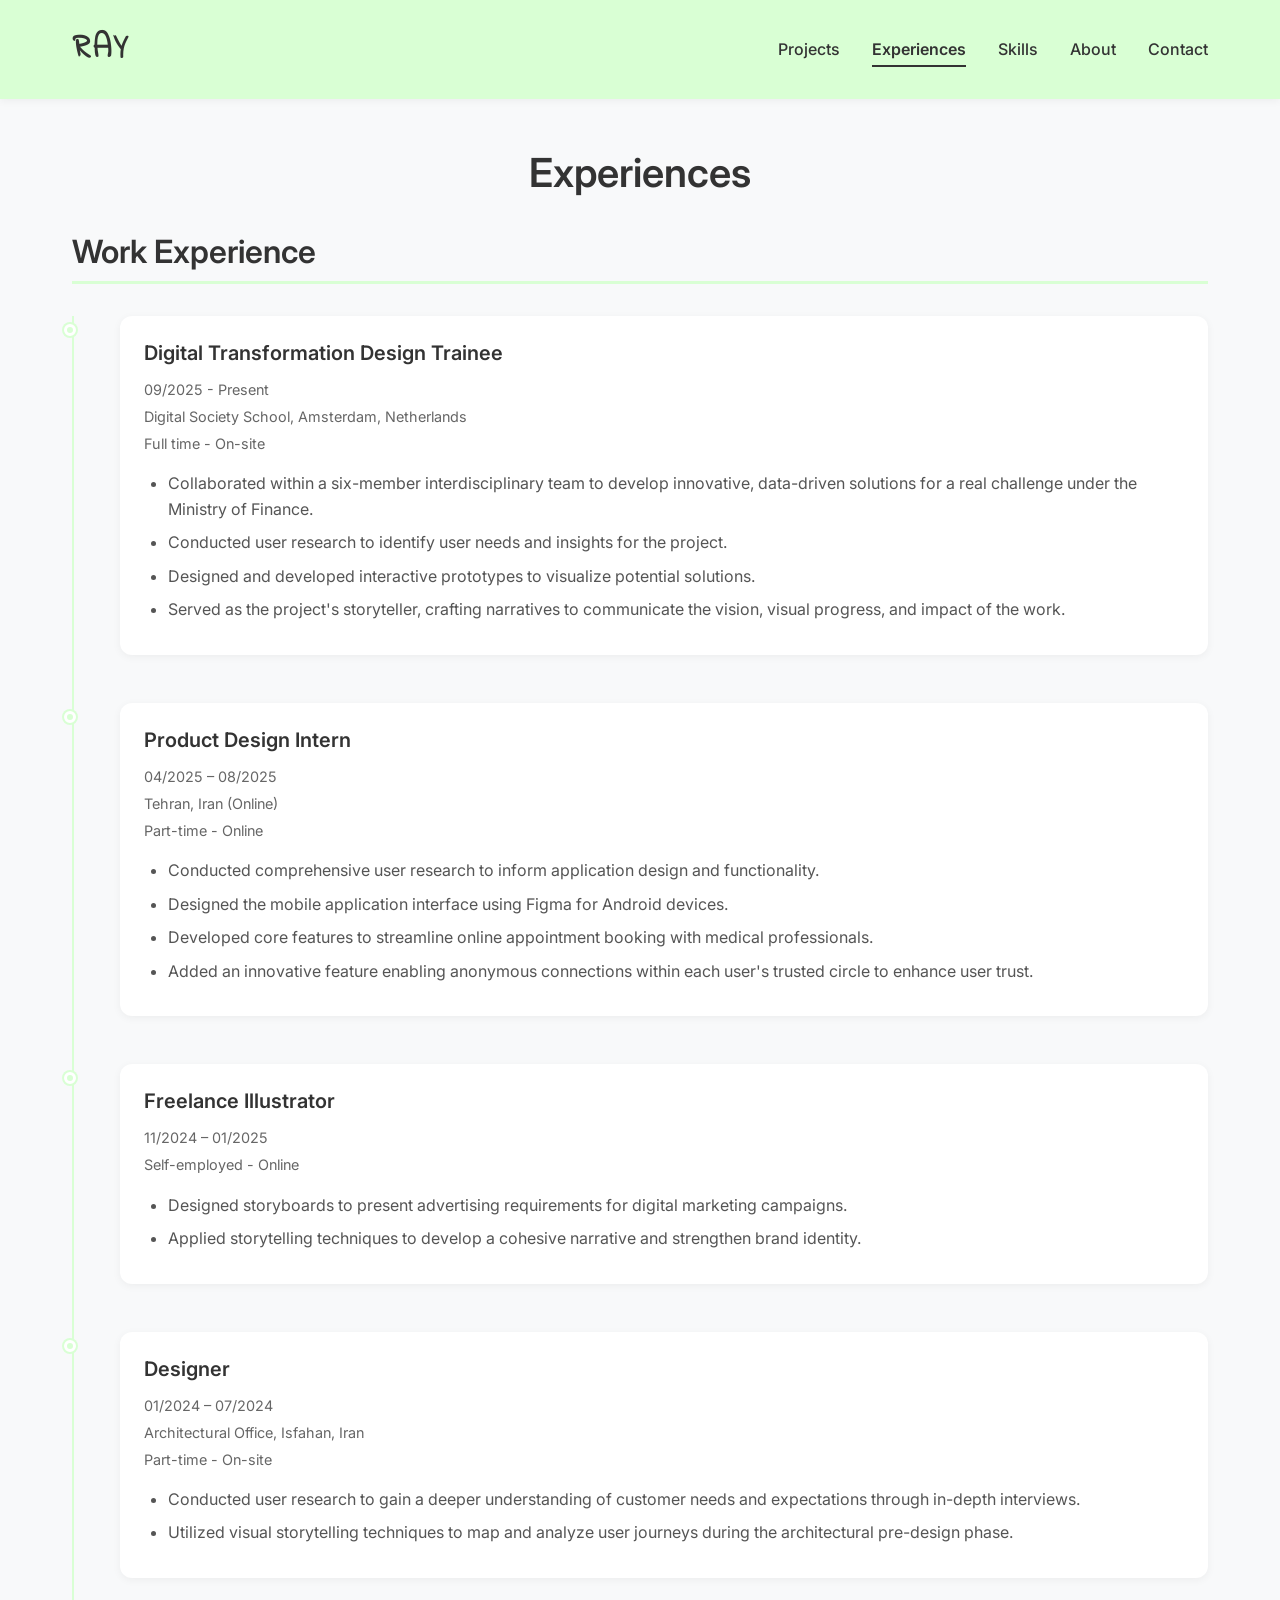
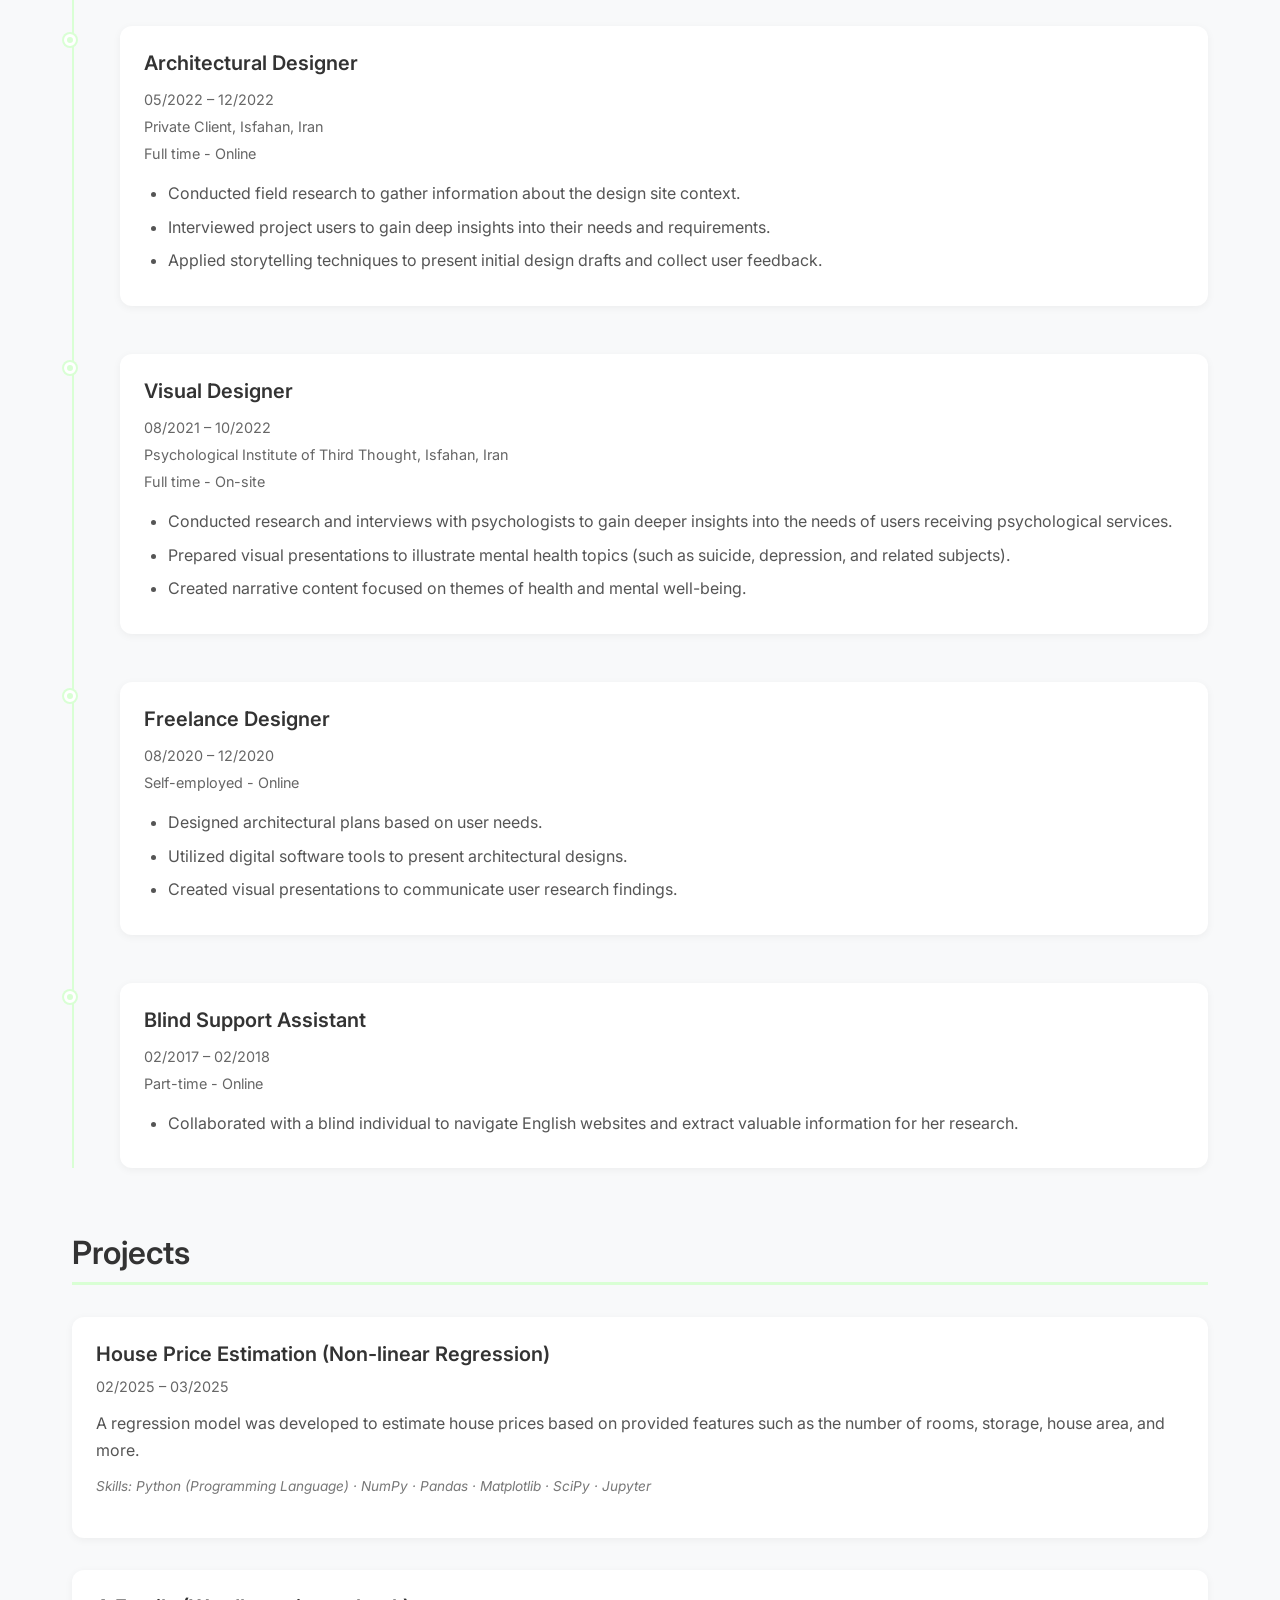
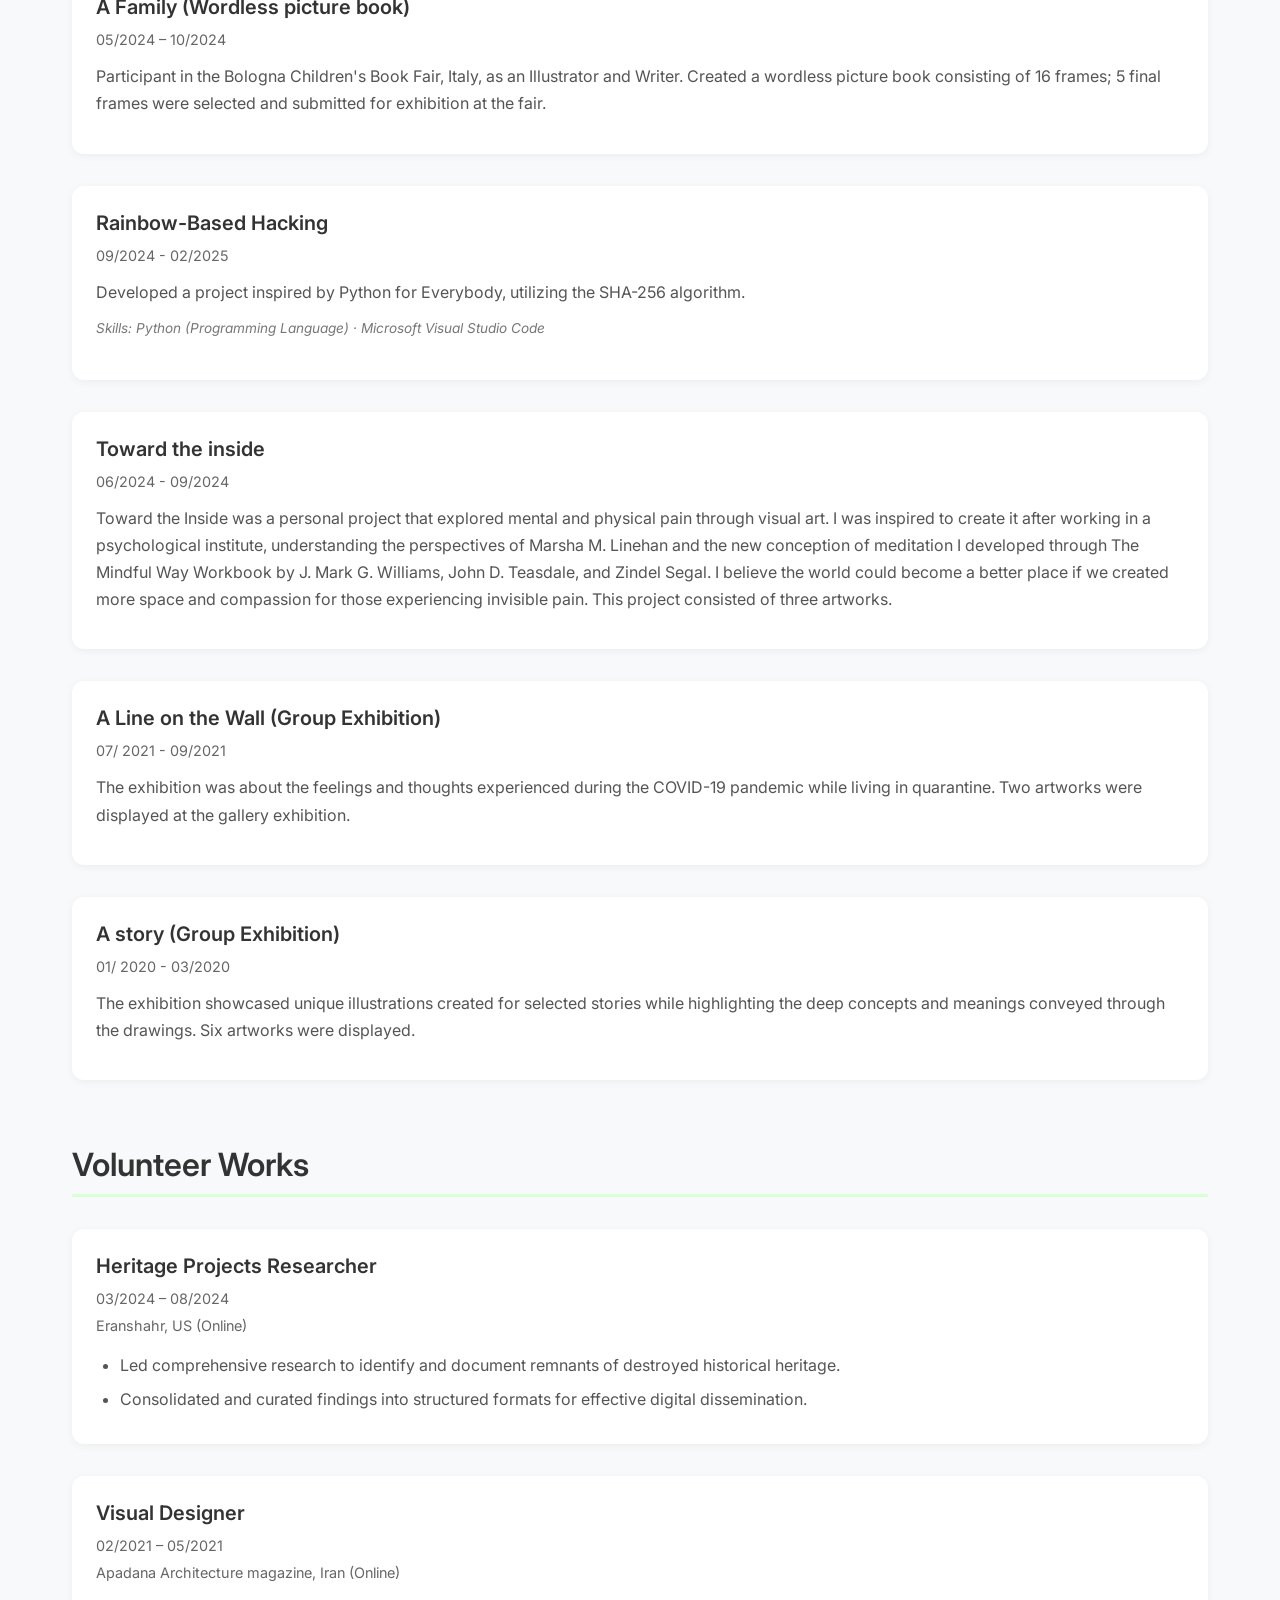
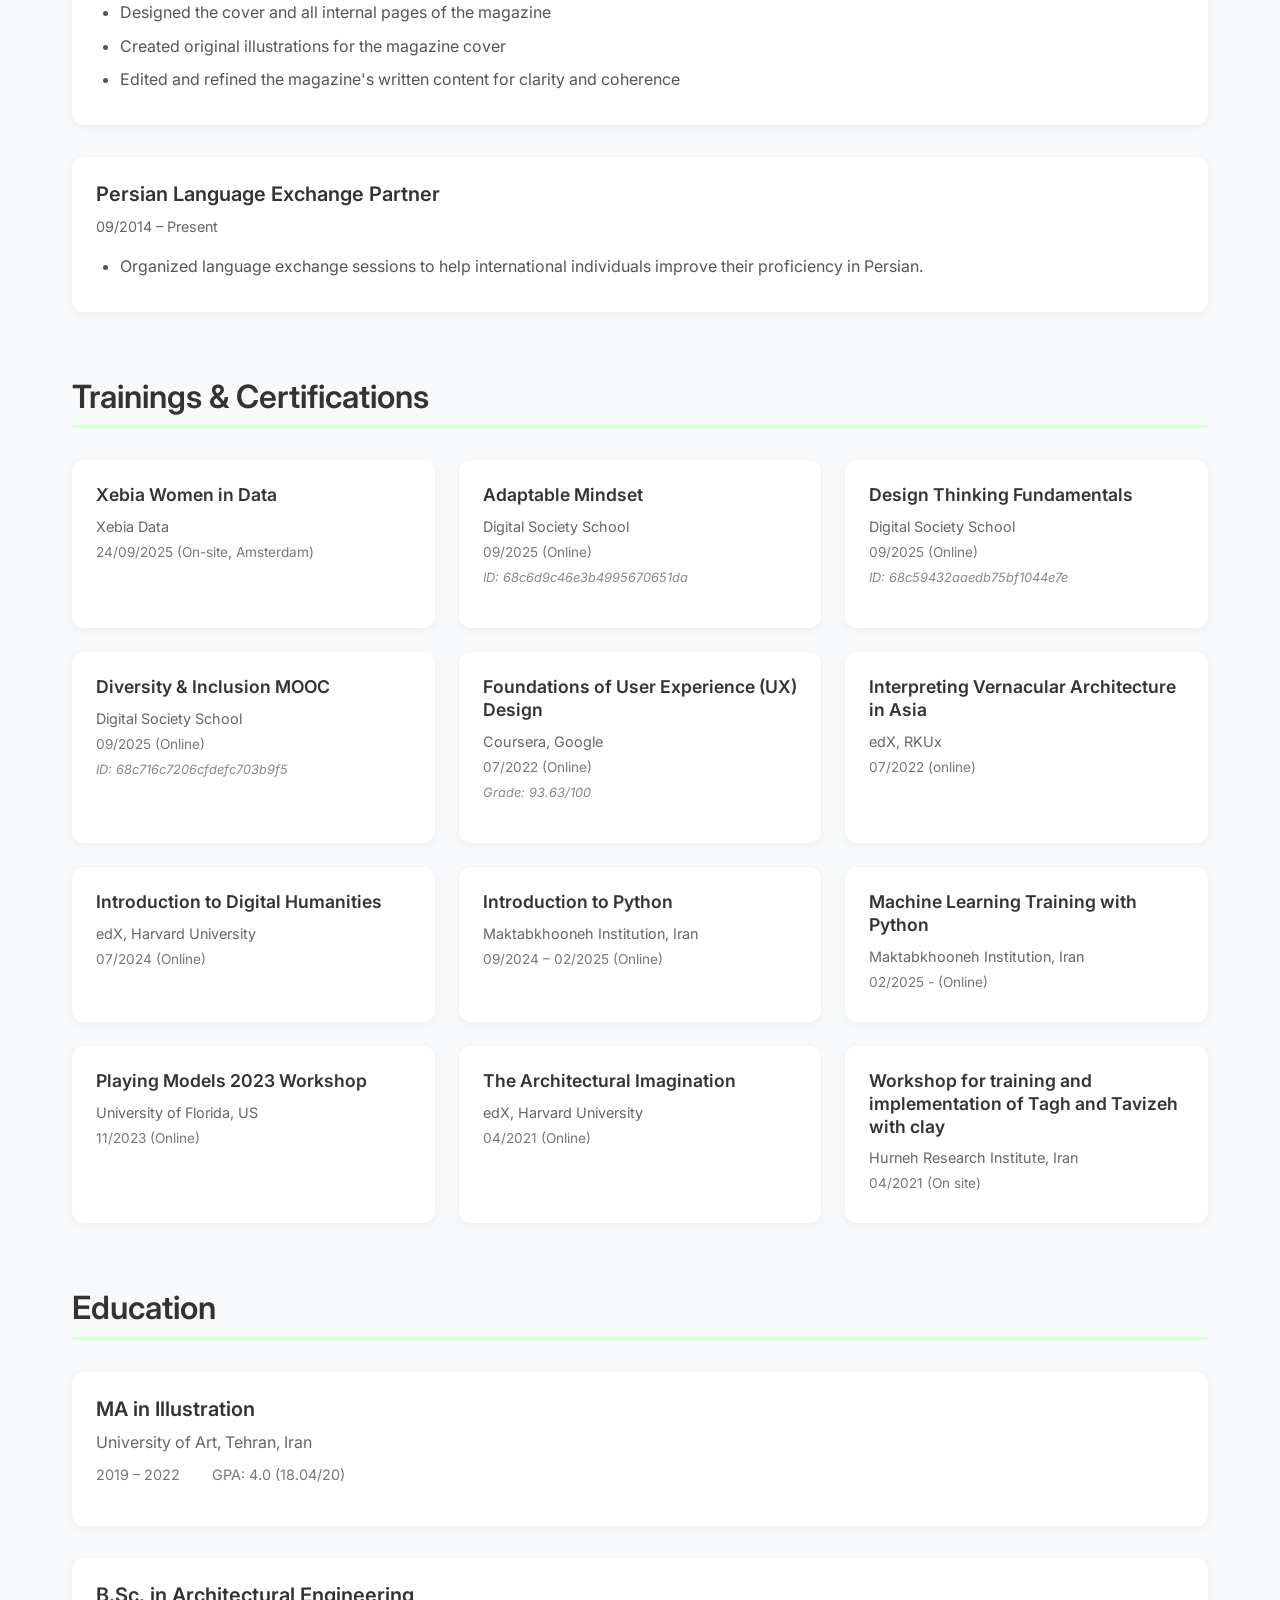
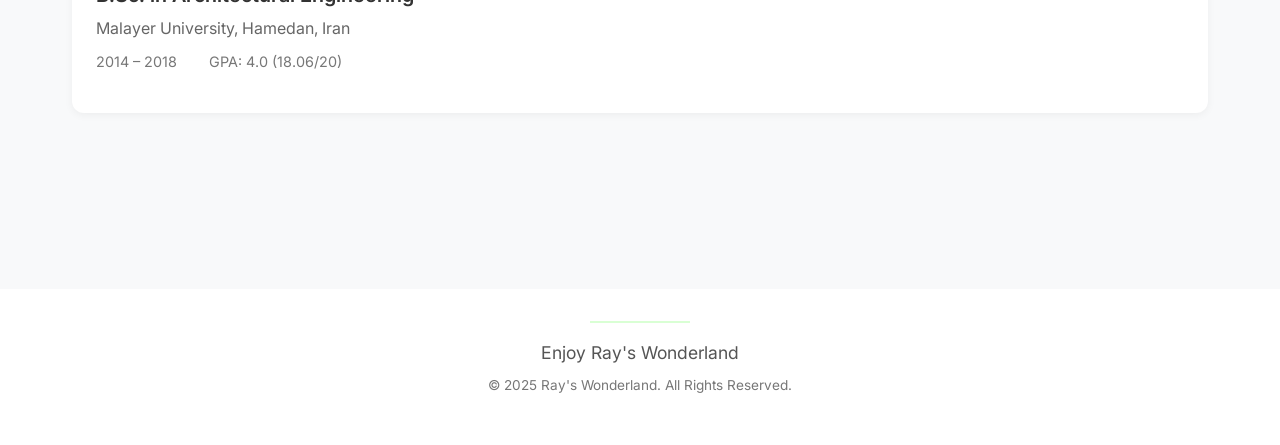
==== experiences.html @ 9e9a9edb "Initial commit" ====
<!DOCTYPE html>
<html lang="en">
<head>
    <meta charset="UTF-8">
    <meta name="viewport" content="width=device-width, initial-scale=1.0">
    <meta name="description" content="Ray's professional experiences, work history, projects, volunteer work, certifications, and education.">
    <title>Experiences - Ray's Wonderland</title>
    <link rel="preconnect" href="https://fonts.googleapis.com">
    <link rel="preconnect" href="https://fonts.gstatic.com" crossorigin>
    <link href="https://fonts.googleapis.com/css2?family=Indie+Flower&family=Inter:wght@300;400;500;600;700&display=swap" rel="stylesheet">
    <link rel="stylesheet" href="css/style.css">
</head>
<body>
    <!-- Header -->
    <header class="header">
        <div class="container">
            <div class="header-content">
                <a href="index.html" class="logo">RAY</a>
                <nav class="nav">
                    <ul class="nav-list">
                        <li><a href="projects.html">Projects</a></li>
                        <li><a href="experiences.html" class="active">Experiences</a></li>
                        <li><a href="skills.html">Skills</a></li>
                        <li><a href="about.html">About</a></li>
                        <li><a href="contact.html">Contact</a></li>
                    </ul>
                </nav>
                <button class="hamburger" aria-label="Menu">
                    <span></span>
                    <span></span>
                    <span></span>
                </button>
            </div>
        </div>
    </header>

    <!-- Main Content -->
    <main class="main-content experiences-page">
        <div class="container">
            <h1 class="page-title">Experiences</h1>

            <!-- Work Experience Section -->
            <section class="experience-section">
                <h2 class="section-title">Work Experience</h2>

                <div class="timeline">
                    <article class="timeline-item">
                        <div class="timeline-marker"></div>
                        <div class="timeline-content">
                            <h3 class="job-title">Digital Transformation Design Trainee</h3>
                            <div class="job-meta">
                                <span class="job-period">09/2025 - Present</span>
                                <span class="job-location">Digital Society School, Amsterdam, Netherlands</span>
                                <span class="job-type">Full time - On-site</span>
                            </div>
                            <ul class="job-description">
                                <li>Collaborated within a six-member interdisciplinary team to develop innovative, data-driven solutions for a real challenge under the Ministry of Finance.</li>
                                <li>Conducted user research to identify user needs and insights for the project.</li>
                                <li>Designed and developed interactive prototypes to visualize potential solutions.</li>
                                <li>Served as the project's storyteller, crafting narratives to communicate the vision, visual progress, and impact of the work.</li>
                            </ul>
                        </div>
                    </article>

                    <article class="timeline-item">
                        <div class="timeline-marker"></div>
                        <div class="timeline-content">
                            <h3 class="job-title">Product Design Intern</h3>
                            <div class="job-meta">
                                <span class="job-period">04/2025 – 08/2025</span>
                                <span class="job-location">Tehran, Iran (Online)</span>
                                <span class="job-type">Part-time - Online</span>
                            </div>
                            <ul class="job-description">
                                <li>Conducted comprehensive user research to inform application design and functionality.</li>
                                <li>Designed the mobile application interface using Figma for Android devices.</li>
                                <li>Developed core features to streamline online appointment booking with medical professionals.</li>
                                <li>Added an innovative feature enabling anonymous connections within each user's trusted circle to enhance user trust.</li>
                            </ul>
                        </div>
                    </article>

                    <article class="timeline-item">
                        <div class="timeline-marker"></div>
                        <div class="timeline-content">
                            <h3 class="job-title">Freelance Illustrator</h3>
                            <div class="job-meta">
                                <span class="job-period">11/2024 – 01/2025</span>
                                <span class="job-location">Self-employed - Online</span>
                            </div>
                            <ul class="job-description">
                                <li>Designed storyboards to present advertising requirements for digital marketing campaigns.</li>
                                <li>Applied storytelling techniques to develop a cohesive narrative and strengthen brand identity.</li>
                            </ul>
                        </div>
                    </article>

                    <article class="timeline-item">
                        <div class="timeline-marker"></div>
                        <div class="timeline-content">
                            <h3 class="job-title">Designer</h3>
                            <div class="job-meta">
                                <span class="job-period">01/2024 – 07/2024</span>
                                <span class="job-location">Architectural Office, Isfahan, Iran</span>
                                <span class="job-type">Part-time - On-site</span>
                            </div>
                            <ul class="job-description">
                                <li>Conducted user research to gain a deeper understanding of customer needs and expectations through in-depth interviews.</li>
                                <li>Utilized visual storytelling techniques to map and analyze user journeys during the architectural pre-design phase.</li>
                            </ul>
                        </div>
                    </article>

                    <article class="timeline-item">
                        <div class="timeline-marker"></div>
                        <div class="timeline-content">
                            <h3 class="job-title">Architectural Designer</h3>
                            <div class="job-meta">
                                <span class="job-period">05/2022 – 12/2022</span>
                                <span class="job-location">Private Client, Isfahan, Iran</span>
                                <span class="job-type">Full time - Online</span>
                            </div>
                            <ul class="job-description">
                                <li>Conducted field research to gather information about the design site context.</li>
                                <li>Interviewed project users to gain deep insights into their needs and requirements.</li>
                                <li>Applied storytelling techniques to present initial design drafts and collect user feedback.</li>
                            </ul>
                        </div>
                    </article>

                    <article class="timeline-item">
                        <div class="timeline-marker"></div>
                        <div class="timeline-content">
                            <h3 class="job-title">Visual Designer</h3>
                            <div class="job-meta">
                                <span class="job-period">08/2021 – 10/2022</span>
                                <span class="job-location">Psychological Institute of Third Thought, Isfahan, Iran</span>
                                <span class="job-type">Full time - On-site</span>
                            </div>
                            <ul class="job-description">
                                <li>Conducted research and interviews with psychologists to gain deeper insights into the needs of users receiving psychological services.</li>
                                <li>Prepared visual presentations to illustrate mental health topics (such as suicide, depression, and related subjects).</li>
                                <li>Created narrative content focused on themes of health and mental well-being.</li>
                            </ul>
                        </div>
                    </article>

                    <article class="timeline-item">
                        <div class="timeline-marker"></div>
                        <div class="timeline-content">
                            <h3 class="job-title">Freelance Designer</h3>
                            <div class="job-meta">
                                <span class="job-period">08/2020 – 12/2020</span>
                                <span class="job-location">Self-employed - Online</span>
                            </div>
                            <ul class="job-description">
                                <li>Designed architectural plans based on user needs.</li>
                                <li>Utilized digital software tools to present architectural designs.</li>
                                <li>Created visual presentations to communicate user research findings.</li>
                            </ul>
                        </div>
                    </article>

                    <article class="timeline-item">
                        <div class="timeline-marker"></div>
                        <div class="timeline-content">
                            <h3 class="job-title">Blind Support Assistant</h3>
                            <div class="job-meta">
                                <span class="job-period">02/2017 – 02/2018</span>
                                <span class="job-type">Part-time - Online</span>
                            </div>
                            <ul class="job-description">
                                <li>Collaborated with a blind individual to navigate English websites and extract valuable information for her research.</li>
                            </ul>
                        </div>
                    </article>
                </div>
            </section>

            <!-- Projects Section -->
            <section class="experience-section">
                <h2 class="section-title">Projects</h2>

                <div class="projects-list">
                    <article class="project-item">
                        <h3 class="project-item-title">House Price Estimation (Non-linear Regression)</h3>
                        <span class="project-item-period">02/2025 – 03/2025</span>
                        <p class="project-item-description">A regression model was developed to estimate house prices based on provided features such as the number of rooms, storage, house area, and more.</p>
                        <p class="project-item-skills">Skills: Python (Programming Language) · NumPy · Pandas · Matplotlib · SciPy · Jupyter</p>
                    </article>

                    <article class="project-item">
                        <h3 class="project-item-title">A Family (Wordless picture book)</h3>
                        <span class="project-item-period">05/2024 – 10/2024</span>
                        <p class="project-item-description">Participant in the Bologna Children's Book Fair, Italy, as an Illustrator and Writer. Created a wordless picture book consisting of 16 frames; 5 final frames were selected and submitted for exhibition at the fair.</p>
                    </article>

                    <article class="project-item">
                        <h3 class="project-item-title">Rainbow-Based Hacking</h3>
                        <span class="project-item-period">09/2024 - 02/2025</span>
                        <p class="project-item-description">Developed a project inspired by Python for Everybody, utilizing the SHA-256 algorithm.</p>
                        <p class="project-item-skills">Skills: Python (Programming Language) · Microsoft Visual Studio Code</p>
                    </article>

                    <article class="project-item">
                        <h3 class="project-item-title">Toward the inside</h3>
                        <span class="project-item-period">06/2024 - 09/2024</span>
                        <p class="project-item-description">Toward the Inside was a personal project that explored mental and physical pain through visual art. I was inspired to create it after working in a psychological institute, understanding the perspectives of Marsha M. Linehan and the new conception of meditation I developed through The Mindful Way Workbook by J. Mark G. Williams, John D. Teasdale, and Zindel Segal. I believe the world could become a better place if we created more space and compassion for those experiencing invisible pain. This project consisted of three artworks.</p>
                    </article>

                    <article class="project-item">
                        <h3 class="project-item-title">A Line on the Wall (Group Exhibition)</h3>
                        <span class="project-item-period">07/ 2021 - 09/2021</span>
                        <p class="project-item-description">The exhibition was about the feelings and thoughts experienced during the COVID-19 pandemic while living in quarantine. Two artworks were displayed at the gallery exhibition.</p>
                    </article>

                    <article class="project-item">
                        <h3 class="project-item-title">A story (Group Exhibition)</h3>
                        <span class="project-item-period">01/ 2020 - 03/2020</span>
                        <p class="project-item-description">The exhibition showcased unique illustrations created for selected stories while highlighting the deep concepts and meanings conveyed through the drawings. Six artworks were displayed.</p>
                    </article>
                </div>
            </section>

            <!-- Volunteer Works Section -->
            <section class="experience-section">
                <h2 class="section-title">Volunteer Works</h2>

                <div class="volunteer-list">
                    <article class="volunteer-item">
                        <h3 class="volunteer-title">Heritage Projects Researcher</h3>
                        <div class="volunteer-meta">
                            <span>03/2024 – 08/2024</span>
                            <span>Eranshahr, US (Online)</span>
                        </div>
                        <ul class="volunteer-description">
                            <li>Led comprehensive research to identify and document remnants of destroyed historical heritage.</li>
                            <li>Consolidated and curated findings into structured formats for effective digital dissemination.</li>
                        </ul>
                    </article>

                    <article class="volunteer-item">
                        <h3 class="volunteer-title">Visual Designer</h3>
                        <div class="volunteer-meta">
                            <span>02/2021 – 05/2021</span>
                            <span>Apadana Architecture magazine, Iran (Online)</span>
                        </div>
                        <ul class="volunteer-description">
                            <li>Designed the cover and all internal pages of the magazine</li>
                            <li>Created original illustrations for the magazine cover</li>
                            <li>Edited and refined the magazine's written content for clarity and coherence</li>
                        </ul>
                    </article>

                    <article class="volunteer-item">
                        <h3 class="volunteer-title">Persian Language Exchange Partner</h3>
                        <div class="volunteer-meta">
                            <span>09/2014 – Present</span>
                        </div>
                        <ul class="volunteer-description">
                            <li>Organized language exchange sessions to help international individuals improve their proficiency in Persian.</li>
                        </ul>
                    </article>
                </div>
            </section>

            <!-- Trainings & Certifications Section -->
            <section class="experience-section">
                <h2 class="section-title">Trainings & Certifications</h2>

                <div class="certifications-grid">
                    <article class="certification-item">
                        <h3 class="cert-title">Xebia Women in Data</h3>
                        <p class="cert-issuer">Xebia Data</p>
                        <p class="cert-date">24/09/2025 (On-site, Amsterdam)</p>
                    </article>

                    <article class="certification-item">
                        <h3 class="cert-title">Adaptable Mindset</h3>
                        <p class="cert-issuer">Digital Society School</p>
                        <p class="cert-date">09/2025 (Online)</p>
                        <p class="cert-id">ID: 68c6d9c46e3b4995670651da</p>
                    </article>

                    <article class="certification-item">
                        <h3 class="cert-title">Design Thinking Fundamentals</h3>
                        <p class="cert-issuer">Digital Society School</p>
                        <p class="cert-date">09/2025 (Online)</p>
                        <p class="cert-id">ID: 68c59432aaedb75bf1044e7e</p>
                    </article>

                    <article class="certification-item">
                        <h3 class="cert-title">Diversity & Inclusion MOOC</h3>
                        <p class="cert-issuer">Digital Society School</p>
                        <p class="cert-date">09/2025 (Online)</p>
                        <p class="cert-id">ID: 68c716c7206cfdefc703b9f5</p>
                    </article>

                    <article class="certification-item">
                        <h3 class="cert-title">Foundations of User Experience (UX) Design</h3>
                        <p class="cert-issuer">Coursera, Google</p>
                        <p class="cert-date">07/2022 (Online)</p>
                        <p class="cert-grade">Grade: 93.63/100</p>
                    </article>

                    <article class="certification-item">
                        <h3 class="cert-title">Interpreting Vernacular Architecture in Asia</h3>
                        <p class="cert-issuer">edX, RKUx</p>
                        <p class="cert-date">07/2022 (online)</p>
                    </article>

                    <article class="certification-item">
                        <h3 class="cert-title">Introduction to Digital Humanities</h3>
                        <p class="cert-issuer">edX, Harvard University</p>
                        <p class="cert-date">07/2024 (Online)</p>
                    </article>

                    <article class="certification-item">
                        <h3 class="cert-title">Introduction to Python</h3>
                        <p class="cert-issuer">Maktabkhooneh Institution, Iran</p>
                        <p class="cert-date">09/2024 – 02/2025 (Online)</p>
                    </article>

                    <article class="certification-item">
                        <h3 class="cert-title">Machine Learning Training with Python</h3>
                        <p class="cert-issuer">Maktabkhooneh Institution, Iran</p>
                        <p class="cert-date">02/2025 - (Online)</p>
                    </article>

                    <article class="certification-item">
                        <h3 class="cert-title">Playing Models 2023 Workshop</h3>
                        <p class="cert-issuer">University of Florida, US</p>
                        <p class="cert-date">11/2023 (Online)</p>
                    </article>

                    <article class="certification-item">
                        <h3 class="cert-title">The Architectural Imagination</h3>
                        <p class="cert-issuer">edX, Harvard University</p>
                        <p class="cert-date">04/2021 (Online)</p>
                    </article>

                    <article class="certification-item">
                        <h3 class="cert-title">Workshop for training and implementation of Tagh and Tavizeh with clay</h3>
                        <p class="cert-issuer">Hurneh Research Institute, Iran</p>
                        <p class="cert-date">04/2021 (On site)</p>
                    </article>
                </div>
            </section>

            <!-- Education Section -->
            <section class="experience-section">
                <h2 class="section-title">Education</h2>

                <div class="education-list">
                    <article class="education-item">
                        <h3 class="education-degree">MA in Illustration</h3>
                        <p class="education-school">University of Art, Tehran, Iran</p>
                        <p class="education-meta">
                            <span class="education-year">2019 – 2022</span>
                            <span class="education-gpa">GPA: 4.0 (18.04/20)</span>
                        </p>
                    </article>

                    <article class="education-item">
                        <h3 class="education-degree">B.Sc. in Architectural Engineering</h3>
                        <p class="education-school">Malayer University, Hamedan, Iran</p>
                        <p class="education-meta">
                            <span class="education-year">2014 – 2018</span>
                            <span class="education-gpa">GPA: 4.0 (18.06/20)</span>
                        </p>
                    </article>
                </div>
            </section>
        </div>
    </main>

    <!-- Footer -->
    <footer class="footer">
        <div class="container">
            <div class="footer-content">
                <div class="footer-line"></div>
                <p class="footer-text">Enjoy Ray's Wonderland</p>
                <p class="footer-copyright">&copy; 2025 Ray's Wonderland. All Rights Reserved.</p>
            </div>
        </div>
    </footer>

    <script src="js/main.js"></script>
</body>
</html>
---- css/style.css ----
/* ===================================
   Ray's Wonderland - Main Stylesheet
   =================================== */

/* ===================================
   CSS Reset & Base Styles
   =================================== */
* {
    margin: 0;
    padding: 0;
    box-sizing: border-box;
}

html {
    font-size: 16px;
    scroll-behavior: smooth;
}

body {
    font-family: 'Inter', -apple-system, BlinkMacSystemFont, 'Segoe UI', Roboto, Oxygen, Ubuntu, Cantarell, sans-serif;
    background-color: #f8f9fa;
    color: #333;
    line-height: 1.6;
    font-weight: 400;
}

img {
    max-width: 100%;
    height: auto;
    display: block;
}

a {
    text-decoration: none;
    color: inherit;
    transition: opacity 0.3s ease;
}

a:hover {
    opacity: 0.7;
}

ul {
    list-style: none;
}

/* ===================================
   Typography
   =================================== */
h1, h2, h3, h4, h5, h6 {
    font-weight: 600;
    line-height: 1.3;
    margin-bottom: 1rem;
}

h1 {
    font-size: 2.5rem;
}

h2 {
    font-size: 2rem;
}

h3 {
    font-size: 1.5rem;
}

h4 {
    font-size: 1.25rem;
}

p {
    margin-bottom: 1rem;
}

/* ===================================
   Layout
   =================================== */
.container {
    max-width: 1200px;
    margin: 0 auto;
    padding: 0 2rem;
}

/* ===================================
   Header
   =================================== */
.header {
    background-color: #D9FFD4;
    padding: 1.5rem 0;
    position: sticky;
    top: 0;
    z-index: 1000;
    box-shadow: 0 2px 8px rgba(0, 0, 0, 0.05);
}

.header-content {
    display: flex;
    justify-content: space-between;
    align-items: center;
}

.logo {
    font-family: 'Indie Flower', cursive;
    font-size: 2rem;
    font-weight: 700;
    color: #333;
    letter-spacing: 0.05em;
}

.nav-list {
    display: flex;
    gap: 2rem;
    align-items: center;
}

.nav-list a {
    font-weight: 500;
    color: #333;
    position: relative;
    padding: 0.5rem 0;
}

.nav-list a.active::after,
.nav-list a:hover::after {
    content: '';
    position: absolute;
    bottom: 0;
    left: 0;
    right: 0;
    height: 2px;
    background-color: #333;
}

.nav-list a.active {
    font-weight: 600;
}

.hamburger {
    display: none;
    flex-direction: column;
    gap: 5px;
    background: none;
    border: none;
    cursor: pointer;
    padding: 0.5rem;
}

.hamburger span {
    width: 25px;
    height: 3px;
    background-color: #333;
    border-radius: 2px;
    transition: all 0.3s ease;
}

/* ===================================
   Main Content
   =================================== */
.main-content {
    min-height: calc(100vh - 200px);
    padding: 3rem 0;
}

.page-title {
    text-align: center;
    margin-bottom: 2rem;
    color: #333;
}

/* Project Navigation */
.project-nav {
    position: sticky;
    top: 80px;
    display: flex;
    justify-content: center;
    flex-wrap: wrap;
    gap: 0.75rem;
    margin-bottom: 3rem;
    padding: 1rem;
    background-color: #f8f9fa;
    z-index: 100;
    box-shadow: 0 2px 8px rgba(0, 0, 0, 0.05);
    border-radius: 12px;
}

.project-nav .nav-btn {
    padding: 0.625rem 1.5rem;
    background-color: white;
    border: 2px solid #e9ecef;
    border-radius: 25px;
    font-size: 0.95rem;
    font-weight: 500;
    color: #555;
    cursor: pointer;
    transition: all 0.3s ease;
}

.project-nav .nav-btn:hover {
    background-color: #D9FFD4;
    border-color: #D9FFD4;
    color: #333;
    transform: translateY(-2px);
    box-shadow: 0 4px 12px rgba(0, 0, 0, 0.08);
}

.project-nav .nav-btn.active {
    background-color: #D9FFD4;
    border-color: #D9FFD4;
    color: #333;
    font-weight: 600;
}

/* ===================================
   Home Page - Two Column Layout
   =================================== */
.layout-two-column {
    display: grid;
    grid-template-columns: 250px 1fr;
    gap: 3rem;
}

/* Sidebar */
.sidebar {
    position: sticky;
    top: 120px;
    height: fit-content;
}

.profile-section {
    text-align: center;
    margin-bottom: 2rem;
}

.profile-img {
    width: 128px;
    height: 128px;
    border-radius: 16px;
    object-fit: cover;
    margin: 0 auto 1rem;
}

.profile-motto {
    font-size: 0.9rem;
    color: #666;
    font-style: italic;
}

.category-nav {
    margin-top: 2rem;
}

.category-list {
    display: flex;
    flex-direction: column;
    gap: 0.5rem;
}

.category-link {
    padding: 0.75rem 1rem;
    border-radius: 8px;
    transition: all 0.3s ease;
    font-weight: 500;
}

.category-link:hover,
.category-link.active {
    background-color: #e9ecef;
}

.category-link.active {
    font-weight: 600;
}

/* Gallery */
.gallery {
    width: 100%;
}

.gallery-grid {
    display: grid;
    grid-template-columns: repeat(3, 1fr);
    gap: 2rem;
}

.gallery-item {
    position: relative;
    border-radius: 12px;
    overflow: hidden;
    aspect-ratio: 1;
    cursor: pointer;
    transition: transform 0.3s ease;
}

.gallery-item:hover {
    transform: translateY(-5px);
}

.gallery-item img {
    width: 100%;
    height: 100%;
    object-fit: cover;
}

.gallery-overlay {
    position: absolute;
    top: 0;
    left: 0;
    right: 0;
    bottom: 0;
    background-color: rgba(0, 0, 0, 0.75);
    display: flex;
    align-items: center;
    justify-content: center;
    opacity: 0;
    transition: all 0.3s ease;
    padding: 1rem;
    backdrop-filter: blur(2px);
}

.gallery-item:hover .gallery-overlay {
    opacity: 1;
}

.gallery-overlay h3 {
    color: white;
    text-align: center;
    font-size: 1.15rem;
    font-weight: 600;
    margin: 0;
    text-shadow: 0 2px 4px rgba(0, 0, 0, 0.5);
    letter-spacing: 0.5px;
}

/* Hidden class for filtering - works on gallery items and their anchor wrappers */
.gallery-item.hidden,
a.hidden {
    display: none;
}

/* ===================================
   Projects Page
   =================================== */
.projects-page .project-section {
    margin-bottom: 4rem;
}

.section-title {
    font-size: 2rem;
    margin-bottom: 2rem;
    color: #333;
    border-bottom: 3px solid #D9FFD4;
    padding-bottom: 0.5rem;
}

.subsection-title {
    font-size: 1.5rem;
    margin: 2rem 0 1.5rem;
    color: #555;
}

.project {
    margin-bottom: 3rem;
}

.project-title {
    font-size: 1.75rem;
    margin-bottom: 0.5rem;
}

.project-subtitle {
    font-size: 1.25rem;
    color: #555;
    margin-bottom: 0.5rem;
}

.project-meta {
    display: flex;
    gap: 2rem;
    color: #666;
    font-size: 0.9rem;
    margin-bottom: 1rem;
    flex-wrap: wrap;
}

.project-description {
    color: #555;
    line-height: 1.8;
    margin-bottom: 1.5rem;
}

.project-images {
    display: grid;
    grid-template-columns: repeat(auto-fit, minmax(300px, 1fr));
    gap: 1.5rem;
    margin-top: 1.5rem;
}

.project-images img {
    width: 100%;
    border-radius: 12px;
    box-shadow: 0 4px 12px rgba(0, 0, 0, 0.1);
}

.project-subitem {
    margin-bottom: 2.5rem;
}

/* Artwork Grid */
.artwork-grid {
    display: grid;
    grid-template-columns: repeat(auto-fit, minmax(300px, 1fr));
    gap: 2rem;
}

.artwork-item {
    text-align: center;
}

.artwork-item img {
    width: 100%;
    border-radius: 12px;
    margin-bottom: 1rem;
    box-shadow: 0 4px 12px rgba(0, 0, 0, 0.1);
}

.artwork-title {
    font-size: 1.1rem;
    margin-bottom: 0.5rem;
}

.artwork-subtitle {
    font-size: 0.9rem;
    color: #666;
    font-style: italic;
    margin-bottom: 0.5rem;
}

.artwork-meta {
    font-size: 0.85rem;
    color: #777;
    display: flex;
    flex-direction: column;
    gap: 0.25rem;
}

/* Architecture Grid */
.architecture-grid {
    display: grid;
    grid-template-columns: repeat(auto-fit, minmax(300px, 1fr));
    gap: 2rem;
    margin-bottom: 2rem;
}

.architecture-item {
    text-align: center;
}

.architecture-item img {
    width: 100%;
    border-radius: 12px;
    margin-bottom: 1rem;
    box-shadow: 0 4px 12px rgba(0, 0, 0, 0.1);
}

/* Ideas Grid */
.ideas-grid {
    display: grid;
    grid-template-columns: repeat(auto-fit, minmax(250px, 1fr));
    gap: 2rem;
}

.idea-item {
    text-align: center;
}

.idea-item img {
    width: 100%;
    border-radius: 12px;
    margin-bottom: 0.5rem;
    box-shadow: 0 4px 12px rgba(0, 0, 0, 0.1);
}

.idea-item span {
    display: block;
    font-size: 0.9rem;
    color: #666;
}

/* Warm-up Grid */
.warmup-grid {
    display: grid;
    grid-template-columns: repeat(auto-fit, minmax(200px, 1fr));
    gap: 1.5rem;
}

.warmup-grid img {
    width: 100%;
    border-radius: 12px;
    box-shadow: 0 4px 12px rgba(0, 0, 0, 0.1);
}

/* ===================================
   Experiences Page
   =================================== */
.experiences-page .experience-section {
    margin-bottom: 4rem;
}

/* Timeline */
.timeline {
    position: relative;
    padding-left: 3rem;
}

.timeline::before {
    content: '';
    position: absolute;
    left: 0;
    top: 0;
    bottom: 0;
    width: 2px;
    background-color: #D9FFD4;
}

.timeline-item {
    position: relative;
    margin-bottom: 3rem;
}

.timeline-marker {
    position: absolute;
    left: -3.5rem;
    top: 0.5rem;
    width: 12px;
    height: 12px;
    border-radius: 50%;
    background-color: #D9FFD4;
    border: 3px solid #fff;
    box-shadow: 0 0 0 2px #D9FFD4;
}

.timeline-content {
    background-color: white;
    padding: 1.5rem;
    border-radius: 12px;
    box-shadow: 0 2px 8px rgba(0, 0, 0, 0.05);
}

.job-title {
    font-size: 1.25rem;
    margin-bottom: 0.75rem;
    color: #333;
}

.job-meta {
    display: flex;
    flex-direction: column;
    gap: 0.25rem;
    color: #666;
    font-size: 0.9rem;
    margin-bottom: 1rem;
}

.job-description {
    list-style: disc;
    padding-left: 1.5rem;
    color: #555;
}

.job-description li {
    margin-bottom: 0.5rem;
    line-height: 1.6;
}

/* Projects List */
.projects-list {
    display: flex;
    flex-direction: column;
    gap: 2rem;
}

.project-item {
    background-color: white;
    padding: 1.5rem;
    border-radius: 12px;
    box-shadow: 0 2px 8px rgba(0, 0, 0, 0.05);
}

.project-item-title {
    font-size: 1.25rem;
    margin-bottom: 0.5rem;
    color: #333;
}

.project-item-period {
    display: block;
    color: #666;
    font-size: 0.9rem;
    margin-bottom: 0.75rem;
}

.project-item-description {
    color: #555;
    line-height: 1.7;
    margin-bottom: 0.75rem;
}

.project-item-skills {
    font-size: 0.85rem;
    color: #777;
    font-style: italic;
}

/* Volunteer List */
.volunteer-list {
    display: flex;
    flex-direction: column;
    gap: 2rem;
}

.volunteer-item {
    background-color: white;
    padding: 1.5rem;
    border-radius: 12px;
    box-shadow: 0 2px 8px rgba(0, 0, 0, 0.05);
}

.volunteer-title {
    font-size: 1.25rem;
    margin-bottom: 0.5rem;
    color: #333;
}

.volunteer-meta {
    display: flex;
    flex-direction: column;
    gap: 0.25rem;
    color: #666;
    font-size: 0.9rem;
    margin-bottom: 1rem;
}

.volunteer-description {
    list-style: disc;
    padding-left: 1.5rem;
    color: #555;
}

.volunteer-description li {
    margin-bottom: 0.5rem;
    line-height: 1.6;
}

/* Certifications Grid */
.certifications-grid {
    display: grid;
    grid-template-columns: repeat(auto-fill, minmax(280px, 1fr));
    gap: 1.5rem;
}

.certification-item {
    background-color: white;
    padding: 1.5rem;
    border-radius: 12px;
    box-shadow: 0 2px 8px rgba(0, 0, 0, 0.05);
}

.cert-title {
    font-size: 1.1rem;
    margin-bottom: 0.5rem;
    color: #333;
}

.cert-issuer {
    color: #666;
    font-size: 0.9rem;
    margin-bottom: 0.25rem;
}

.cert-date {
    color: #777;
    font-size: 0.85rem;
    margin-bottom: 0.25rem;
}

.cert-id,
.cert-grade {
    color: #888;
    font-size: 0.8rem;
    font-style: italic;
}

/* Education List */
.education-list {
    display: flex;
    flex-direction: column;
    gap: 2rem;
}

.education-item {
    background-color: white;
    padding: 1.5rem;
    border-radius: 12px;
    box-shadow: 0 2px 8px rgba(0, 0, 0, 0.05);
}

.education-degree {
    font-size: 1.25rem;
    margin-bottom: 0.5rem;
    color: #333;
}

.education-school {
    color: #666;
    font-size: 1rem;
    margin-bottom: 0.5rem;
}

.education-meta {
    display: flex;
    gap: 2rem;
    color: #777;
    font-size: 0.9rem;
}

/* ===================================
   Skills Page
   =================================== */
.skills-page .skill-section {
    margin-bottom: 3rem;
}

.skills-grid {
    display: grid;
    grid-template-columns: repeat(auto-fit, minmax(250px, 1fr));
    gap: 1.5rem;
}

.skill-card {
    background-color: white;
    padding: 1.5rem;
    border-radius: 12px;
    box-shadow: 0 2px 8px rgba(0, 0, 0, 0.05);
    transition: transform 0.3s ease, box-shadow 0.3s ease;
}

.skill-card:hover {
    transform: translateY(-3px);
    box-shadow: 0 4px 16px rgba(0, 0, 0, 0.1);
}

.skill-name {
    font-size: 1.1rem;
    font-weight: 600;
    color: #333;
    margin-bottom: 0.5rem;
}

.skill-level {
    font-size: 0.85rem;
    color: #666;
    margin-bottom: 0.75rem;
}

.skill-description {
    font-size: 0.9rem;
    color: #555;
    line-height: 1.6;
}

.skill-list {
    list-style: none;
    display: flex;
    flex-wrap: wrap;
    gap: 0.75rem;
}

.skill-item {
    background-color: #D9FFD4;
    padding: 0.5rem 1rem;
    border-radius: 20px;
    font-size: 0.9rem;
    color: #333;
}

/* ===================================
   About Page
   =================================== */
.about-page {
    max-width: 900px;
    margin: 0 auto;
}

.about-header {
    text-align: center;
    margin-bottom: 3rem;
}

.about-profile-img {
    width: 200px;
    height: 200px;
    border-radius: 50%;
    object-fit: cover;
    margin: 0 auto 1.5rem;
}

.about-content {
    background-color: white;
    padding: 2.5rem;
    border-radius: 12px;
    box-shadow: 0 2px 12px rgba(0, 0, 0, 0.05);
}

.about-section {
    margin-bottom: 2.5rem;
}

.about-section:last-child {
    margin-bottom: 0;
}

.about-section h2 {
    font-size: 1.5rem;
    margin-bottom: 1rem;
    color: #333;
}

.about-section p {
    color: #555;
    line-height: 1.8;
    margin-bottom: 1rem;
}

.interests-list {
    display: flex;
    flex-wrap: wrap;
    gap: 0.75rem;
    margin-top: 1rem;
}

.interest-tag {
    background-color: #D9FFD4;
    padding: 0.5rem 1.25rem;
    border-radius: 20px;
    font-size: 0.9rem;
    color: #333;
}

/* ===================================
   Contact Page
   =================================== */
.contact-page {
    max-width: 800px;
    margin: 0 auto;
}

.contact-info {
    background-color: white;
    padding: 2rem;
    border-radius: 12px;
    box-shadow: 0 2px 8px rgba(0, 0, 0, 0.05);
    margin-bottom: 2rem;
}

.contact-info h2 {
    font-size: 1.5rem;
    margin-bottom: 1.5rem;
    color: #333;
}

.contact-item {
    display: flex;
    align-items: center;
    gap: 1rem;
    margin-bottom: 1rem;
    color: #555;
}

.contact-item strong {
    min-width: 100px;
    color: #333;
}

.contact-item a {
    color: #0066cc;
}

.contact-item a:hover {
    text-decoration: underline;
}

.contact-form {
    background-color: white;
    padding: 2rem;
    border-radius: 12px;
    box-shadow: 0 2px 8px rgba(0, 0, 0, 0.05);
}

.contact-form h2 {
    font-size: 1.5rem;
    margin-bottom: 1.5rem;
    color: #333;
}

.form-group {
    margin-bottom: 1.5rem;
}

.form-group label {
    display: block;
    margin-bottom: 0.5rem;
    color: #333;
    font-weight: 500;
}

.form-group input,
.form-group textarea {
    width: 100%;
    padding: 0.75rem;
    border: 1px solid #ddd;
    border-radius: 8px;
    font-family: inherit;
    font-size: 1rem;
    transition: border-color 0.3s ease;
}

.form-group input:focus,
.form-group textarea:focus {
    outline: none;
    border-color: #D9FFD4;
    box-shadow: 0 0 0 3px rgba(217, 255, 212, 0.2);
}

.form-group textarea {
    resize: vertical;
    min-height: 150px;
}

.submit-btn {
    background-color: #D9FFD4;
    color: #333;
    padding: 0.875rem 2rem;
    border: none;
    border-radius: 8px;
    font-size: 1rem;
    font-weight: 600;
    cursor: pointer;
    transition: all 0.3s ease;
}

.submit-btn:hover {
    background-color: #c5f0bf;
    transform: translateY(-2px);
    box-shadow: 0 4px 12px rgba(0, 0, 0, 0.1);
}

.submit-btn:active {
    transform: translateY(0);
}

/* ===================================
   Footer
   =================================== */
.footer {
    background-color: white;
    padding: 2rem 0;
    margin-top: 4rem;
}

.footer-content {
    text-align: center;
}

.footer-line {
    width: 100px;
    height: 2px;
    background-color: #D9FFD4;
    margin: 0 auto 1rem;
}

.footer-text {
    font-size: 1.1rem;
    color: #555;
    margin-bottom: 0.5rem;
}

.footer-copyright {
    font-size: 0.85rem;
    color: #777;
}

/* ===================================
   Responsive Design
   =================================== */

/* Tablet */
@media (max-width: 992px) {
    .layout-two-column {
        grid-template-columns: 200px 1fr;
        gap: 2rem;
    }

    .gallery-grid {
        grid-template-columns: repeat(2, 1fr);
        gap: 1.5rem;
    }

    .nav-list {
        gap: 1.5rem;
    }
}

/* Mobile */
@media (max-width: 768px) {
    .container {
        padding: 0 1rem;
    }

    h1 {
        font-size: 2rem;
    }

    h2 {
        font-size: 1.5rem;
    }

    .layout-two-column {
        grid-template-columns: 1fr;
        gap: 2rem;
    }

    .sidebar {
        position: static;
        display: flex;
        flex-direction: column;
        align-items: center;
    }

    .category-nav {
        width: 100%;
        max-width: 400px;
    }

    .gallery-grid {
        grid-template-columns: 1fr;
        gap: 1.5rem;
    }

    .nav {
        position: fixed;
        top: 0;
        right: -100%;
        width: 70%;
        height: 100vh;
        background-color: #D9FFD4;
        transition: right 0.3s ease;
        padding-top: 5rem;
        z-index: 999;
    }

    .nav.active {
        right: 0;
    }

    .nav-list {
        flex-direction: column;
        gap: 0;
    }

    .nav-list li {
        width: 100%;
        border-bottom: 1px solid rgba(0, 0, 0, 0.1);
    }

    .nav-list a {
        display: block;
        padding: 1rem 2rem;
    }

    .hamburger {
        display: flex;
        z-index: 1000;
    }

    .hamburger.active span:nth-child(1) {
        transform: rotate(45deg) translate(8px, 8px);
    }

    .hamburger.active span:nth-child(2) {
        opacity: 0;
    }

    .hamburger.active span:nth-child(3) {
        transform: rotate(-45deg) translate(7px, -7px);
    }

    .timeline {
        padding-left: 2rem;
    }

    .timeline-marker {
        left: -2.4rem;
    }

    .project-meta {
        flex-direction: column;
        gap: 0.5rem;
    }

    .education-meta {
        flex-direction: column;
        gap: 0.5rem;
    }

    .project-images {
        grid-template-columns: 1fr;
    }

    .about-content {
        padding: 1.5rem;
    }

    .project-nav {
        top: 70px;
        padding: 0.75rem;
        gap: 0.5rem;
    }

    .project-nav .nav-btn {
        padding: 0.5rem 1rem;
        font-size: 0.85rem;
    }
}

/* Small Mobile */
@media (max-width: 480px) {
    .logo {
        font-size: 1.5rem;
    }

    .profile-img {
        width: 100px;
        height: 100px;
    }

    .skills-grid,
    .certifications-grid,
    .artwork-grid,
    .architecture-grid,
    .ideas-grid {
        grid-template-columns: 1fr;
    }

    .contact-form,
    .contact-info {
        padding: 1.5rem;
    }
}

/* ===================================
   Image Lightbox
   =================================== */
.lightbox {
    display: none;
    position: fixed;
    top: 0;
    left: 0;
    width: 100%;
    height: 100%;
    background-color: rgba(0, 0, 0, 0.95);
    z-index: 10000;
    cursor: pointer;
    animation: lightboxFadeIn 0.3s ease;
}

.lightbox.active {
    display: flex;
    align-items: center;
    justify-content: center;
    padding: 2rem;
}

.lightbox-content {
    max-width: 90%;
    max-height: 90vh;
    object-fit: contain;
    border-radius: 8px;
    box-shadow: 0 8px 32px rgba(0, 0, 0, 0.3);
    animation: lightboxImageIn 0.3s ease;
}

.lightbox-close {
    position: absolute;
    top: 2rem;
    right: 2rem;
    font-size: 3rem;
    color: white;
    background: none;
    border: none;
    cursor: pointer;
    width: 50px;
    height: 50px;
    display: flex;
    align-items: center;
    justify-content: center;
    transition: transform 0.2s ease;
    z-index: 10001;
}

.lightbox-close:hover {
    transform: scale(1.1);
}

.lightbox-prev,
.lightbox-next {
    position: absolute;
    top: 50%;
    transform: translateY(-50%);
    font-size: 3rem;
    color: white;
    background: rgba(255, 255, 255, 0.1);
    border: none;
    cursor: pointer;
    width: 60px;
    height: 60px;
    display: flex;
    align-items: center;
    justify-content: center;
    border-radius: 50%;
    transition: all 0.2s ease;
    z-index: 10001;
}

.lightbox-prev:hover,
.lightbox-next:hover {
    background: rgba(255, 255, 255, 0.2);
    transform: translateY(-50%) scale(1.1);
}

.lightbox-prev {
    left: 2rem;
}

.lightbox-next {
    right: 2rem;
}

/* Make images clickable in specific sections */
.project-images img,
.artwork-item img,
.architecture-item img {
    cursor: pointer;
    transition: transform 0.3s ease, box-shadow 0.3s ease;
}

.project-images img:hover,
.artwork-item img:hover,
.architecture-item img:hover {
    transform: scale(1.02);
    box-shadow: 0 8px 24px rgba(0, 0, 0, 0.15);
}

@keyframes lightboxFadeIn {
    from {
        opacity: 0;
    }
    to {
        opacity: 1;
    }
}

@keyframes lightboxImageIn {
    from {
        opacity: 0;
        transform: scale(0.9);
    }
    to {
        opacity: 1;
        transform: scale(1);
    }
}

@media (max-width: 768px) {
    .lightbox-close {
        top: 1rem;
        right: 1rem;
        font-size: 2.5rem;
        width: 40px;
        height: 40px;
    }

    .lightbox-prev,
    .lightbox-next {
        width: 50px;
        height: 50px;
        font-size: 2rem;
    }

    .lightbox-prev {
        left: 1rem;
    }

    .lightbox-next {
        right: 1rem;
    }

    .lightbox.active {
        padding: 1rem;
    }
}
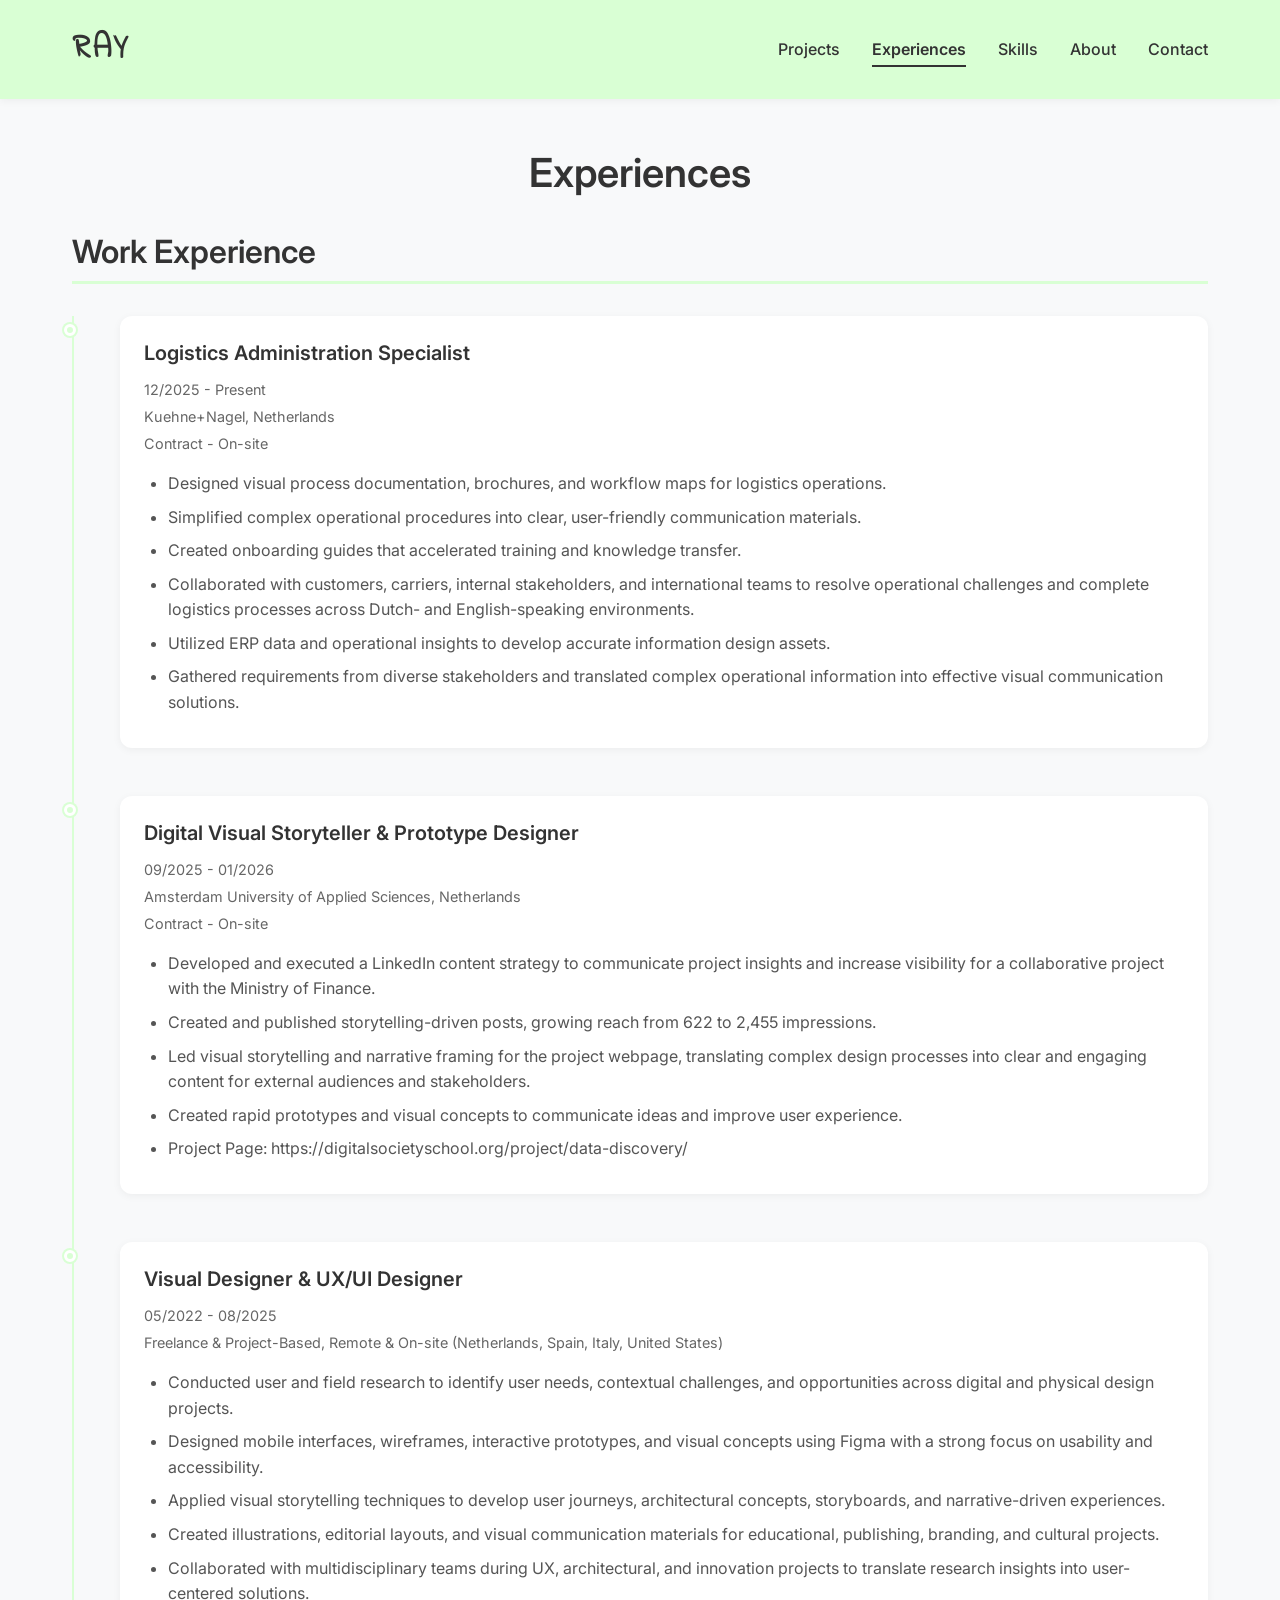
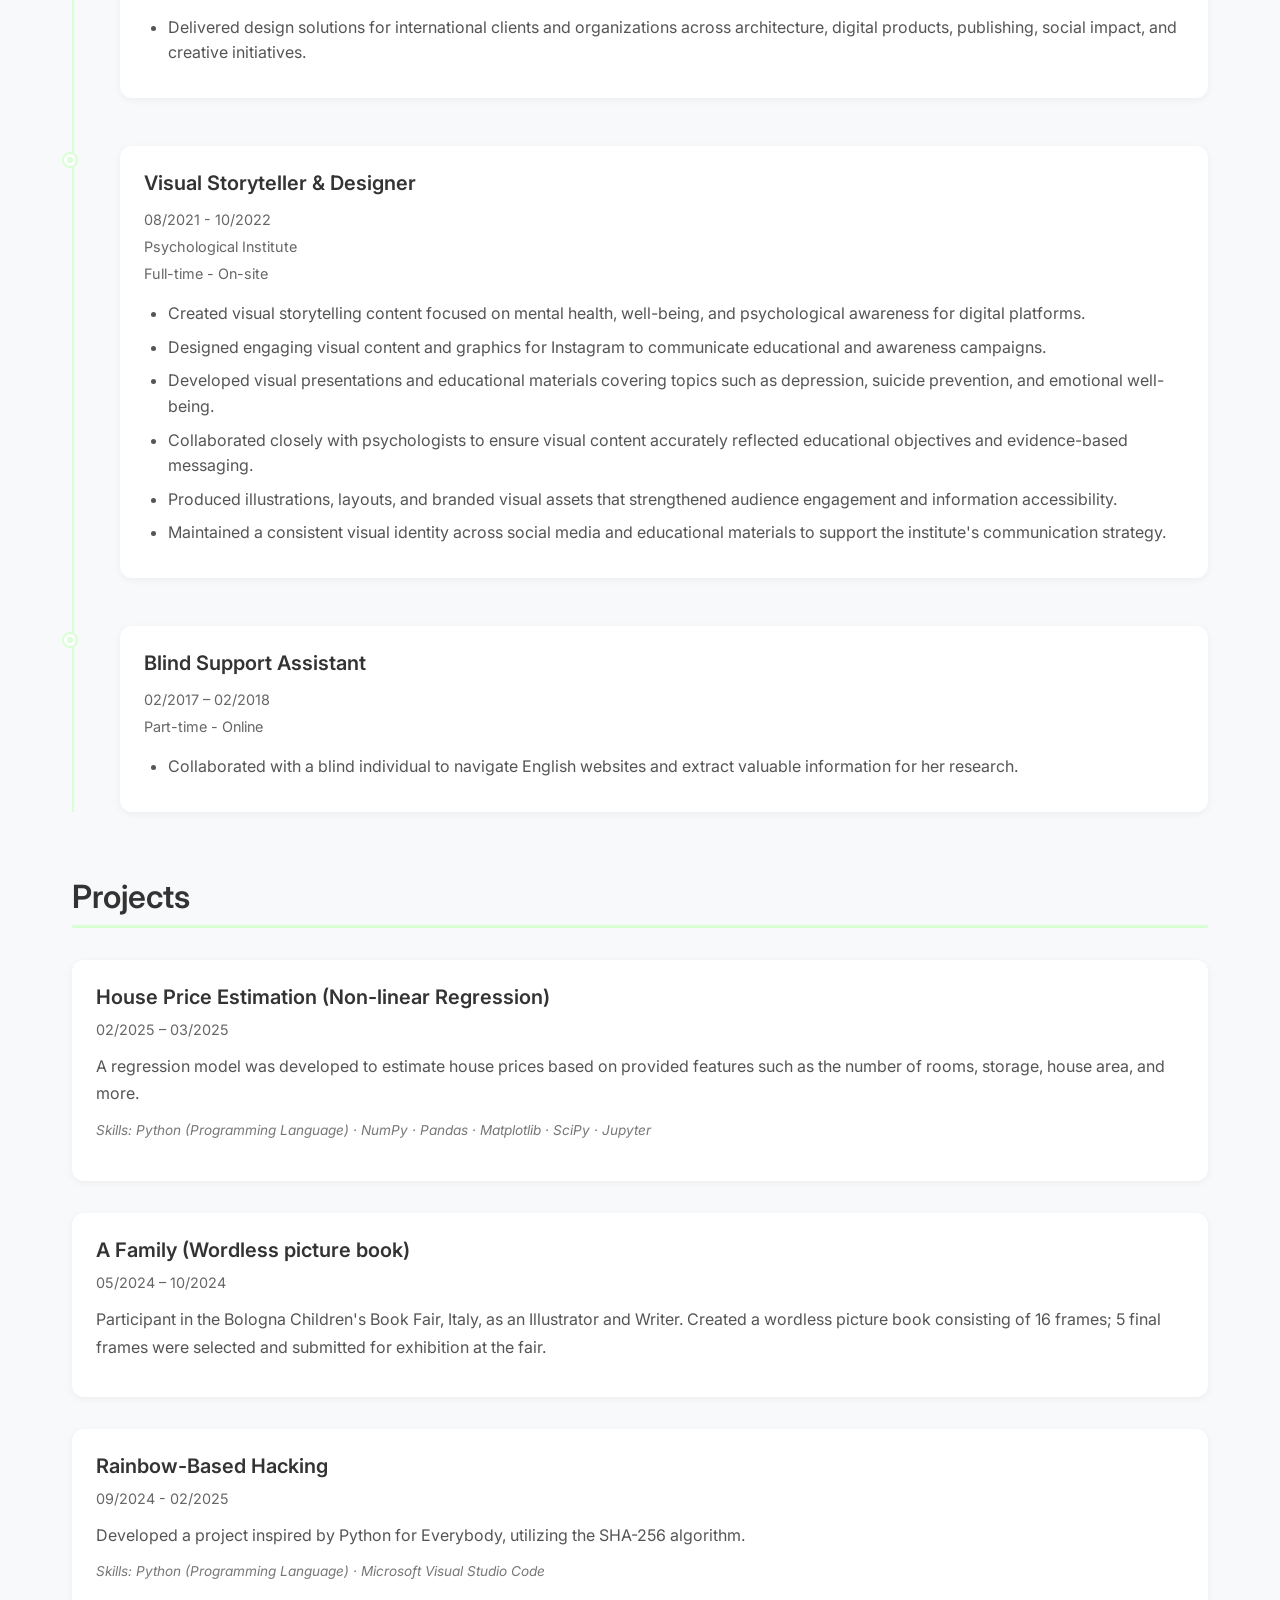
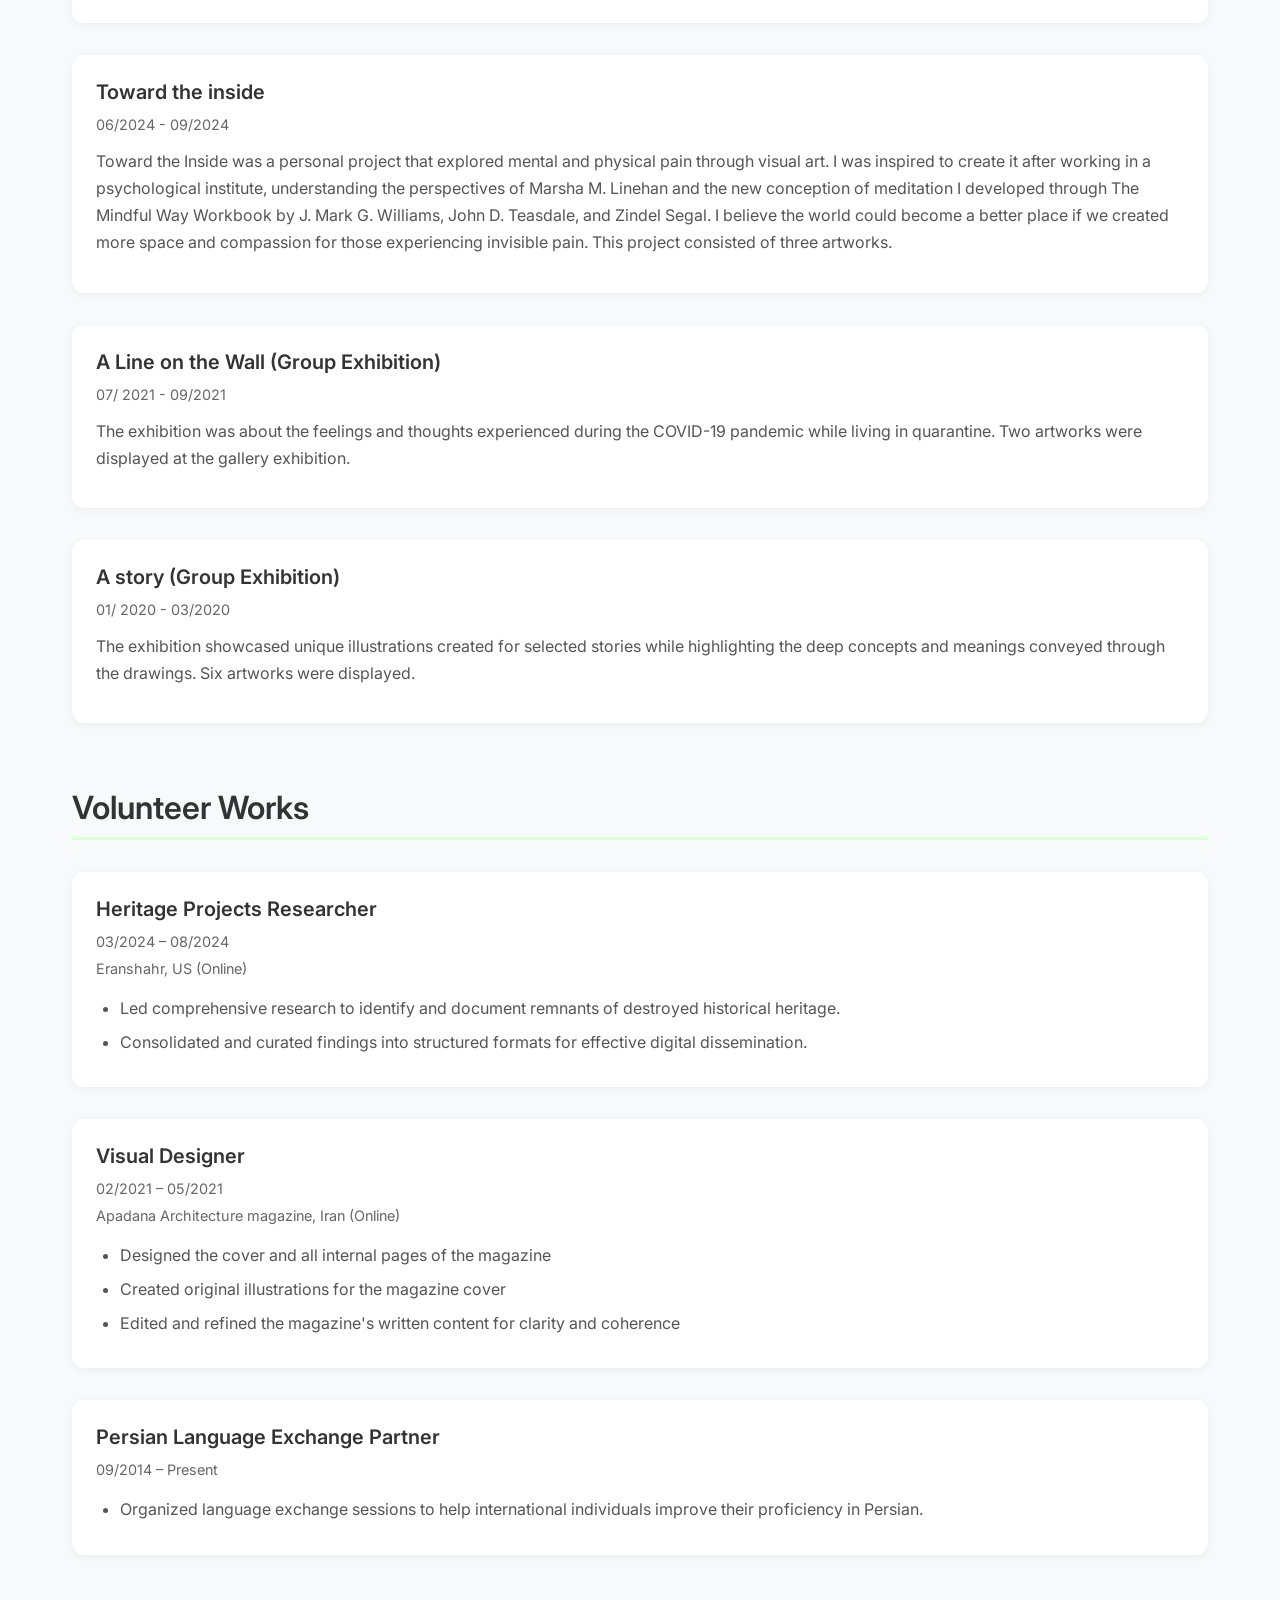
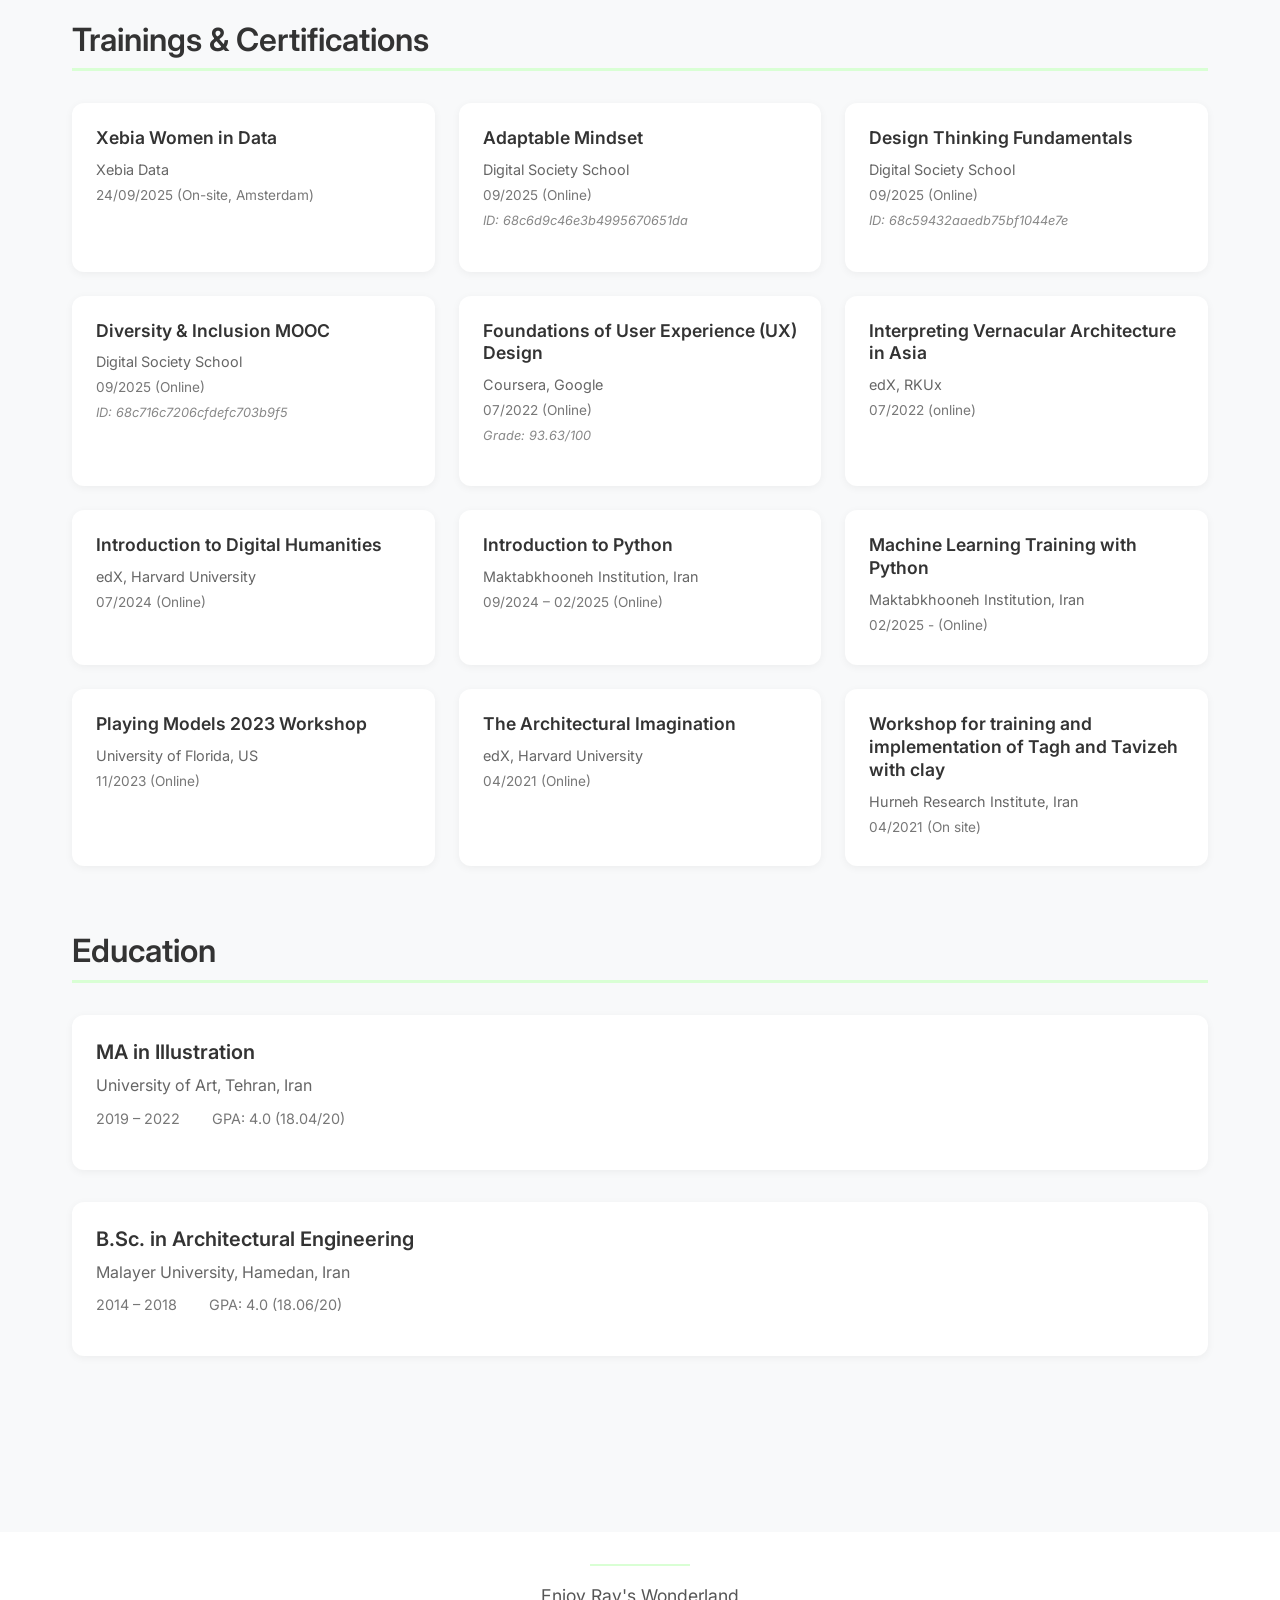
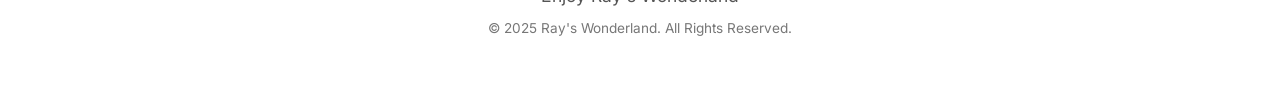
==== commit 5864b937: "Update experiences.html" ====
--- a/experiences.html
+++ b/experiences.html
@@ -1,4 +1,4 @@
-<!DOCTYPE html>
+﻿<!DOCTYPE html>
 <html lang="en">
 <head>
     <meta charset="UTF-8">
@@ -47,116 +47,77 @@
                     <article class="timeline-item">
                         <div class="timeline-marker"></div>
                         <div class="timeline-content">
-                            <h3 class="job-title">Digital Transformation Design Trainee</h3>
-                            <div class="job-meta">
-                                <span class="job-period">09/2025 - Present</span>
-                                <span class="job-location">Digital Society School, Amsterdam, Netherlands</span>
-                                <span class="job-type">Full time - On-site</span>
-                            </div>
-                            <ul class="job-description">
-                                <li>Collaborated within a six-member interdisciplinary team to develop innovative, data-driven solutions for a real challenge under the Ministry of Finance.</li>
-                                <li>Conducted user research to identify user needs and insights for the project.</li>
-                                <li>Designed and developed interactive prototypes to visualize potential solutions.</li>
-                                <li>Served as the project's storyteller, crafting narratives to communicate the vision, visual progress, and impact of the work.</li>
-                            </ul>
-                        </div>
-                    </article>
-
-                    <article class="timeline-item">
-                        <div class="timeline-marker"></div>
-                        <div class="timeline-content">
-                            <h3 class="job-title">Product Design Intern</h3>
-                            <div class="job-meta">
-                                <span class="job-period">04/2025 – 08/2025</span>
-                                <span class="job-location">Tehran, Iran (Online)</span>
-                                <span class="job-type">Part-time - Online</span>
-                            </div>
-                            <ul class="job-description">
-                                <li>Conducted comprehensive user research to inform application design and functionality.</li>
-                                <li>Designed the mobile application interface using Figma for Android devices.</li>
-                                <li>Developed core features to streamline online appointment booking with medical professionals.</li>
-                                <li>Added an innovative feature enabling anonymous connections within each user's trusted circle to enhance user trust.</li>
-                            </ul>
-                        </div>
-                    </article>
-
-                    <article class="timeline-item">
-                        <div class="timeline-marker"></div>
-                        <div class="timeline-content">
-                            <h3 class="job-title">Freelance Illustrator</h3>
-                            <div class="job-meta">
-                                <span class="job-period">11/2024 – 01/2025</span>
-                                <span class="job-location">Self-employed - Online</span>
-                            </div>
-                            <ul class="job-description">
-                                <li>Designed storyboards to present advertising requirements for digital marketing campaigns.</li>
-                                <li>Applied storytelling techniques to develop a cohesive narrative and strengthen brand identity.</li>
-                            </ul>
-                        </div>
-                    </article>
-
-                    <article class="timeline-item">
-                        <div class="timeline-marker"></div>
-                        <div class="timeline-content">
-                            <h3 class="job-title">Designer</h3>
-                            <div class="job-meta">
-                                <span class="job-period">01/2024 – 07/2024</span>
-                                <span class="job-location">Architectural Office, Isfahan, Iran</span>
-                                <span class="job-type">Part-time - On-site</span>
-                            </div>
-                            <ul class="job-description">
-                                <li>Conducted user research to gain a deeper understanding of customer needs and expectations through in-depth interviews.</li>
-                                <li>Utilized visual storytelling techniques to map and analyze user journeys during the architectural pre-design phase.</li>
-                            </ul>
-                        </div>
-                    </article>
-
-                    <article class="timeline-item">
-                        <div class="timeline-marker"></div>
-                        <div class="timeline-content">
-                            <h3 class="job-title">Architectural Designer</h3>
-                            <div class="job-meta">
-                                <span class="job-period">05/2022 – 12/2022</span>
-                                <span class="job-location">Private Client, Isfahan, Iran</span>
-                                <span class="job-type">Full time - Online</span>
-                            </div>
-                            <ul class="job-description">
-                                <li>Conducted field research to gather information about the design site context.</li>
-                                <li>Interviewed project users to gain deep insights into their needs and requirements.</li>
-                                <li>Applied storytelling techniques to present initial design drafts and collect user feedback.</li>
-                            </ul>
-                        </div>
-                    </article>
-
-                    <article class="timeline-item">
-                        <div class="timeline-marker"></div>
-                        <div class="timeline-content">
-                            <h3 class="job-title">Visual Designer</h3>
-                            <div class="job-meta">
-                                <span class="job-period">08/2021 – 10/2022</span>
-                                <span class="job-location">Psychological Institute of Third Thought, Isfahan, Iran</span>
-                                <span class="job-type">Full time - On-site</span>
-                            </div>
-                            <ul class="job-description">
-                                <li>Conducted research and interviews with psychologists to gain deeper insights into the needs of users receiving psychological services.</li>
-                                <li>Prepared visual presentations to illustrate mental health topics (such as suicide, depression, and related subjects).</li>
-                                <li>Created narrative content focused on themes of health and mental well-being.</li>
-                            </ul>
-                        </div>
-                    </article>
-
-                    <article class="timeline-item">
-                        <div class="timeline-marker"></div>
-                        <div class="timeline-content">
-                            <h3 class="job-title">Freelance Designer</h3>
-                            <div class="job-meta">
-                                <span class="job-period">08/2020 – 12/2020</span>
-                                <span class="job-location">Self-employed - Online</span>
-                            </div>
-                            <ul class="job-description">
-                                <li>Designed architectural plans based on user needs.</li>
-                                <li>Utilized digital software tools to present architectural designs.</li>
-                                <li>Created visual presentations to communicate user research findings.</li>
+                            <h3 class="job-title">Logistics Administration Specialist</h3>
+                            <div class="job-meta">
+                                <span class="job-period">12/2025 - Present</span>
+                                <span class="job-location">Kuehne+Nagel, Netherlands</span>
+                                <span class="job-type">Contract - On-site</span>
+                            </div>
+                            <ul class="job-description">
+                                <li>Designed visual process documentation, brochures, and workflow maps for logistics operations.</li>
+                                <li>Simplified complex operational procedures into clear, user-friendly communication materials.</li>
+                                <li>Created onboarding guides that accelerated training and knowledge transfer.</li>
+                                <li>Collaborated with customers, carriers, internal stakeholders, and international teams to resolve operational challenges and complete logistics processes across Dutch- and English-speaking environments.</li>
+                                <li>Utilized ERP data and operational insights to develop accurate information design assets.</li>
+                                <li>Gathered requirements from diverse stakeholders and translated complex operational information into effective visual communication solutions.</li>
+                            </ul>
+                        </div>
+                    </article>
+
+                    <article class="timeline-item">
+                        <div class="timeline-marker"></div>
+                        <div class="timeline-content">
+                            <h3 class="job-title">Digital Visual Storyteller &amp; Prototype Designer</h3>
+                            <div class="job-meta">
+                                <span class="job-period">09/2025 - 01/2026</span>
+                                <span class="job-location">Amsterdam University of Applied Sciences, Netherlands</span>
+                                <span class="job-type">Contract - On-site</span>
+                            </div>
+                            <ul class="job-description">
+                                <li>Developed and executed a LinkedIn content strategy to communicate project insights and increase visibility for a collaborative project with the Ministry of Finance.</li>
+                                <li>Created and published storytelling-driven posts, growing reach from 622 to 2,455 impressions.</li>
+                                <li>Led visual storytelling and narrative framing for the project webpage, translating complex design processes into clear and engaging content for external audiences and stakeholders.</li>
+                                <li>Created rapid prototypes and visual concepts to communicate ideas and improve user experience.</li>
+                                <li>Project Page: <a href="https://digitalsocietyschool.org/project/data-discovery/" target="_blank" rel="noopener noreferrer">https://digitalsocietyschool.org/project/data-discovery/</a></li>
+                            </ul>
+                        </div>
+                    </article>
+
+                    <article class="timeline-item">
+                        <div class="timeline-marker"></div>
+                        <div class="timeline-content">
+                            <h3 class="job-title">Visual Designer &amp; UX/UI Designer</h3>
+                            <div class="job-meta">
+                                <span class="job-period">05/2022 - 08/2025</span>
+                                <span class="job-location">Freelance &amp; Project-Based, Remote &amp; On-site (Netherlands, Spain, Italy, United States)</span>
+                            </div>
+                            <ul class="job-description">
+                                <li>Conducted user and field research to identify user needs, contextual challenges, and opportunities across digital and physical design projects.</li>
+                                <li>Designed mobile interfaces, wireframes, interactive prototypes, and visual concepts using Figma with a strong focus on usability and accessibility.</li>
+                                <li>Applied visual storytelling techniques to develop user journeys, architectural concepts, storyboards, and narrative-driven experiences.</li>
+                                <li>Created illustrations, editorial layouts, and visual communication materials for educational, publishing, branding, and cultural projects.</li>
+                                <li>Collaborated with multidisciplinary teams during UX, architectural, and innovation projects to translate research insights into user-centered solutions.</li>
+                                <li>Delivered design solutions for international clients and organizations across architecture, digital products, publishing, social impact, and creative initiatives.</li>
+                            </ul>
+                        </div>
+                    </article>
+
+                    <article class="timeline-item">
+                        <div class="timeline-marker"></div>
+                        <div class="timeline-content">
+                            <h3 class="job-title">Visual Storyteller &amp; Designer</h3>
+                            <div class="job-meta">
+                                <span class="job-period">08/2021 - 10/2022</span>
+                                <span class="job-location">Psychological Institute</span>
+                                <span class="job-type">Full-time - On-site</span>
+                            </div>
+                            <ul class="job-description">
+                                <li>Created visual storytelling content focused on mental health, well-being, and psychological awareness for digital platforms.</li>
+                                <li>Designed engaging visual content and graphics for Instagram to communicate educational and awareness campaigns.</li>
+                                <li>Developed visual presentations and educational materials covering topics such as depression, suicide prevention, and emotional well-being.</li>
+                                <li>Collaborated closely with psychologists to ensure visual content accurately reflected educational objectives and evidence-based messaging.</li>
+                                <li>Produced illustrations, layouts, and branded visual assets that strengthened audience engagement and information accessibility.</li>
+                                <li>Maintained a consistent visual identity across social media and educational materials to support the institute's communication strategy.</li>
                             </ul>
                         </div>
                     </article>
